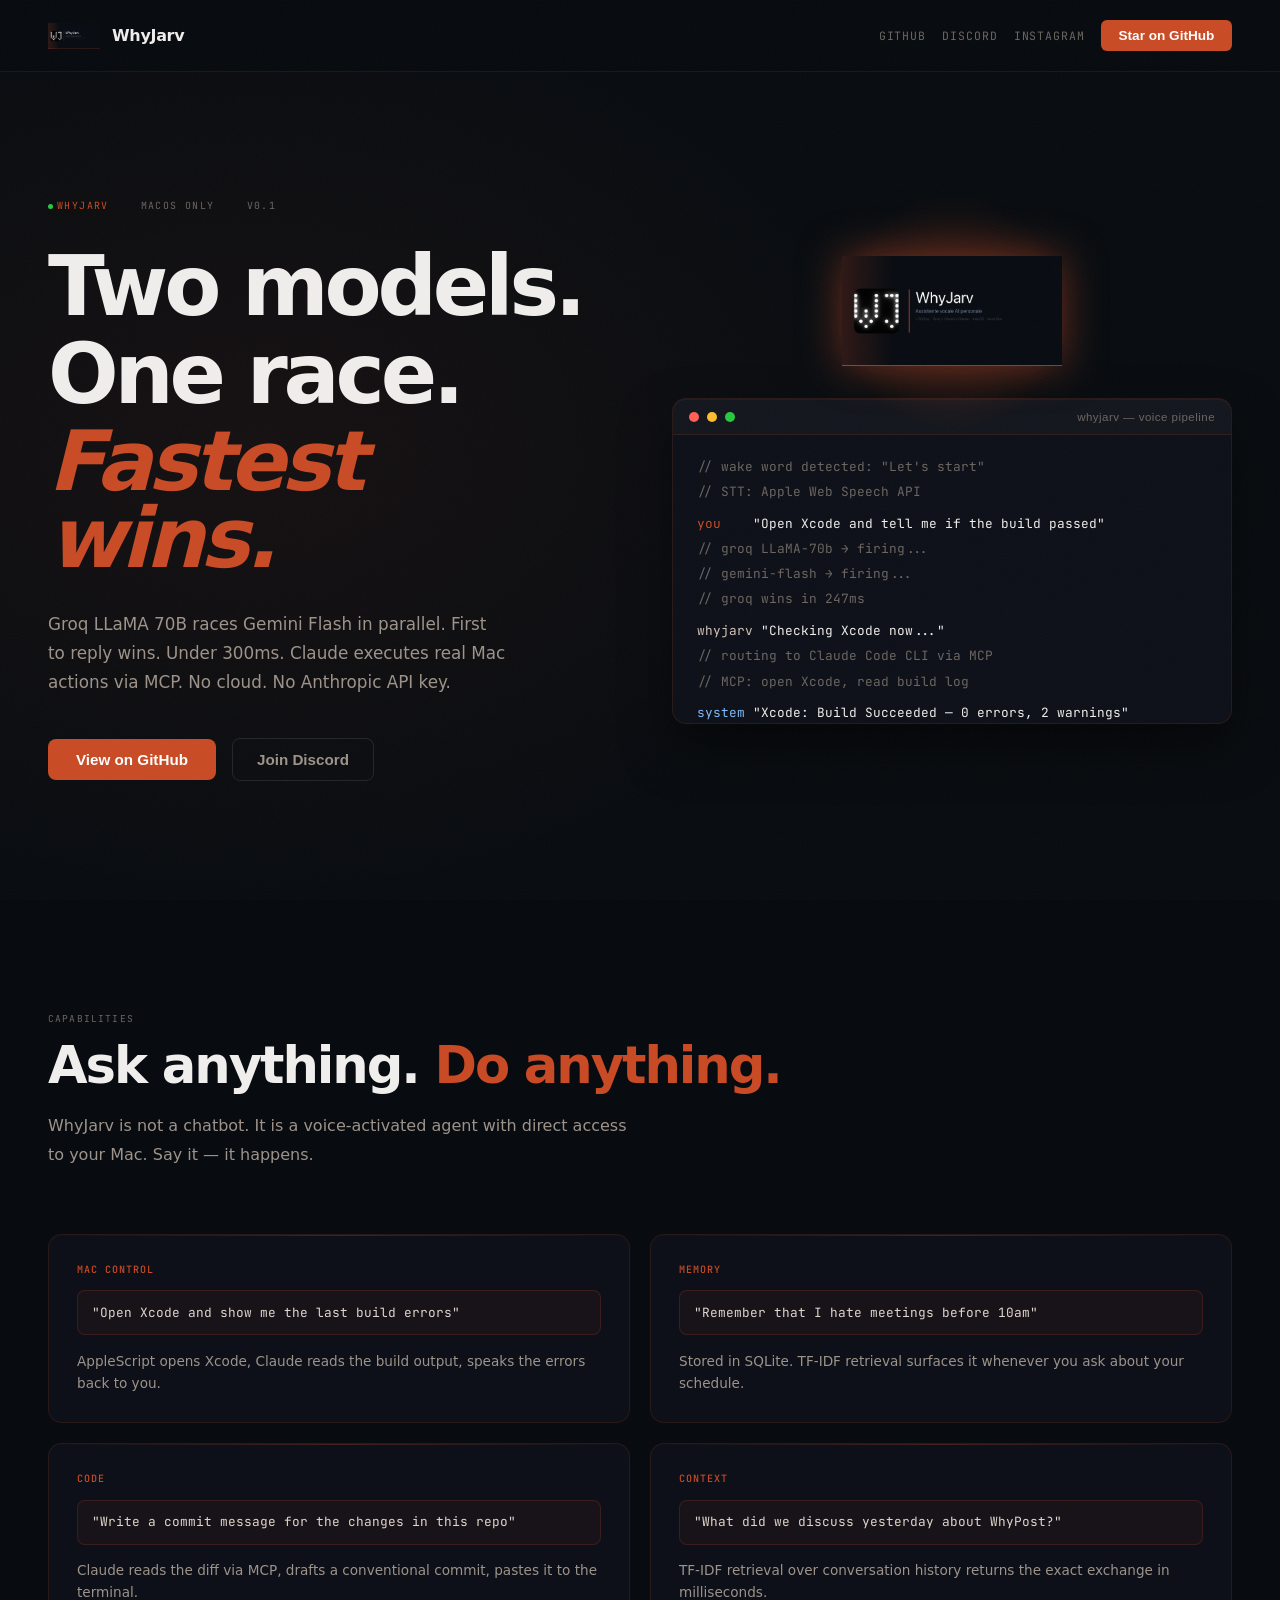
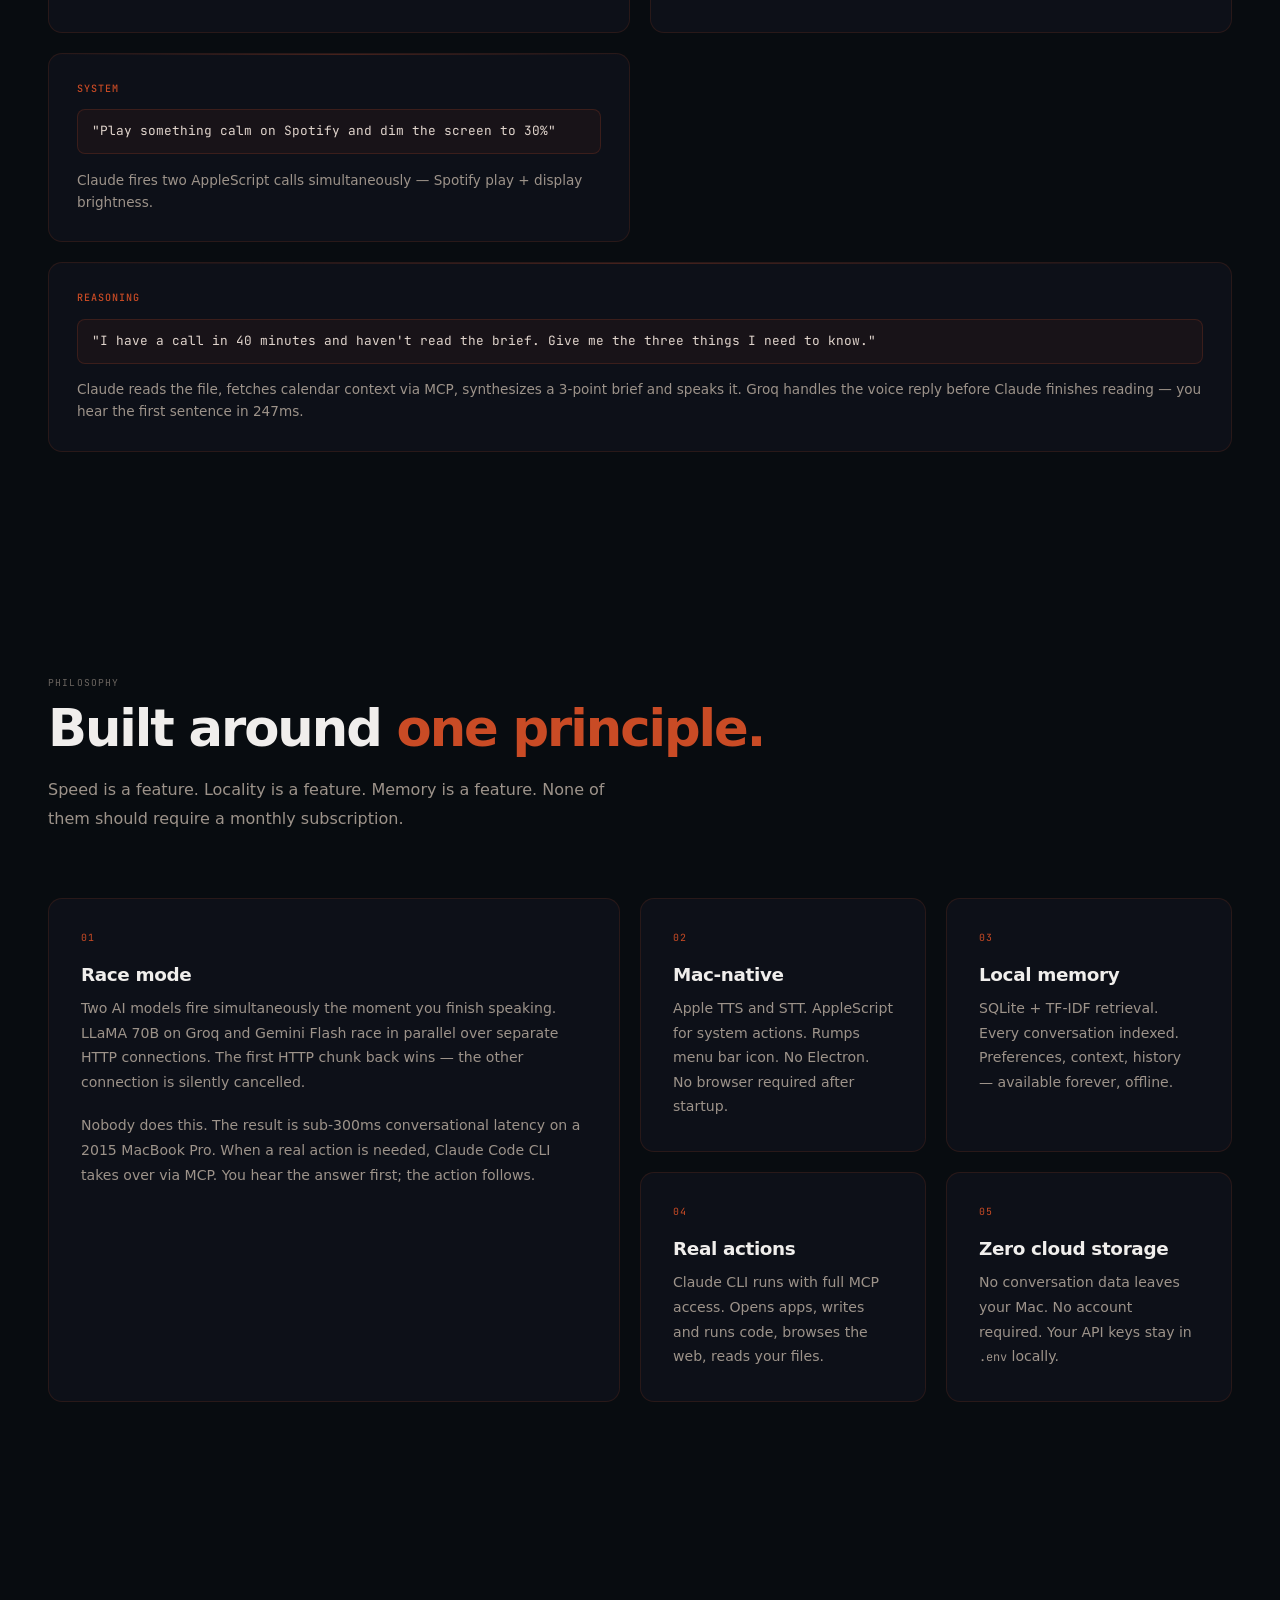
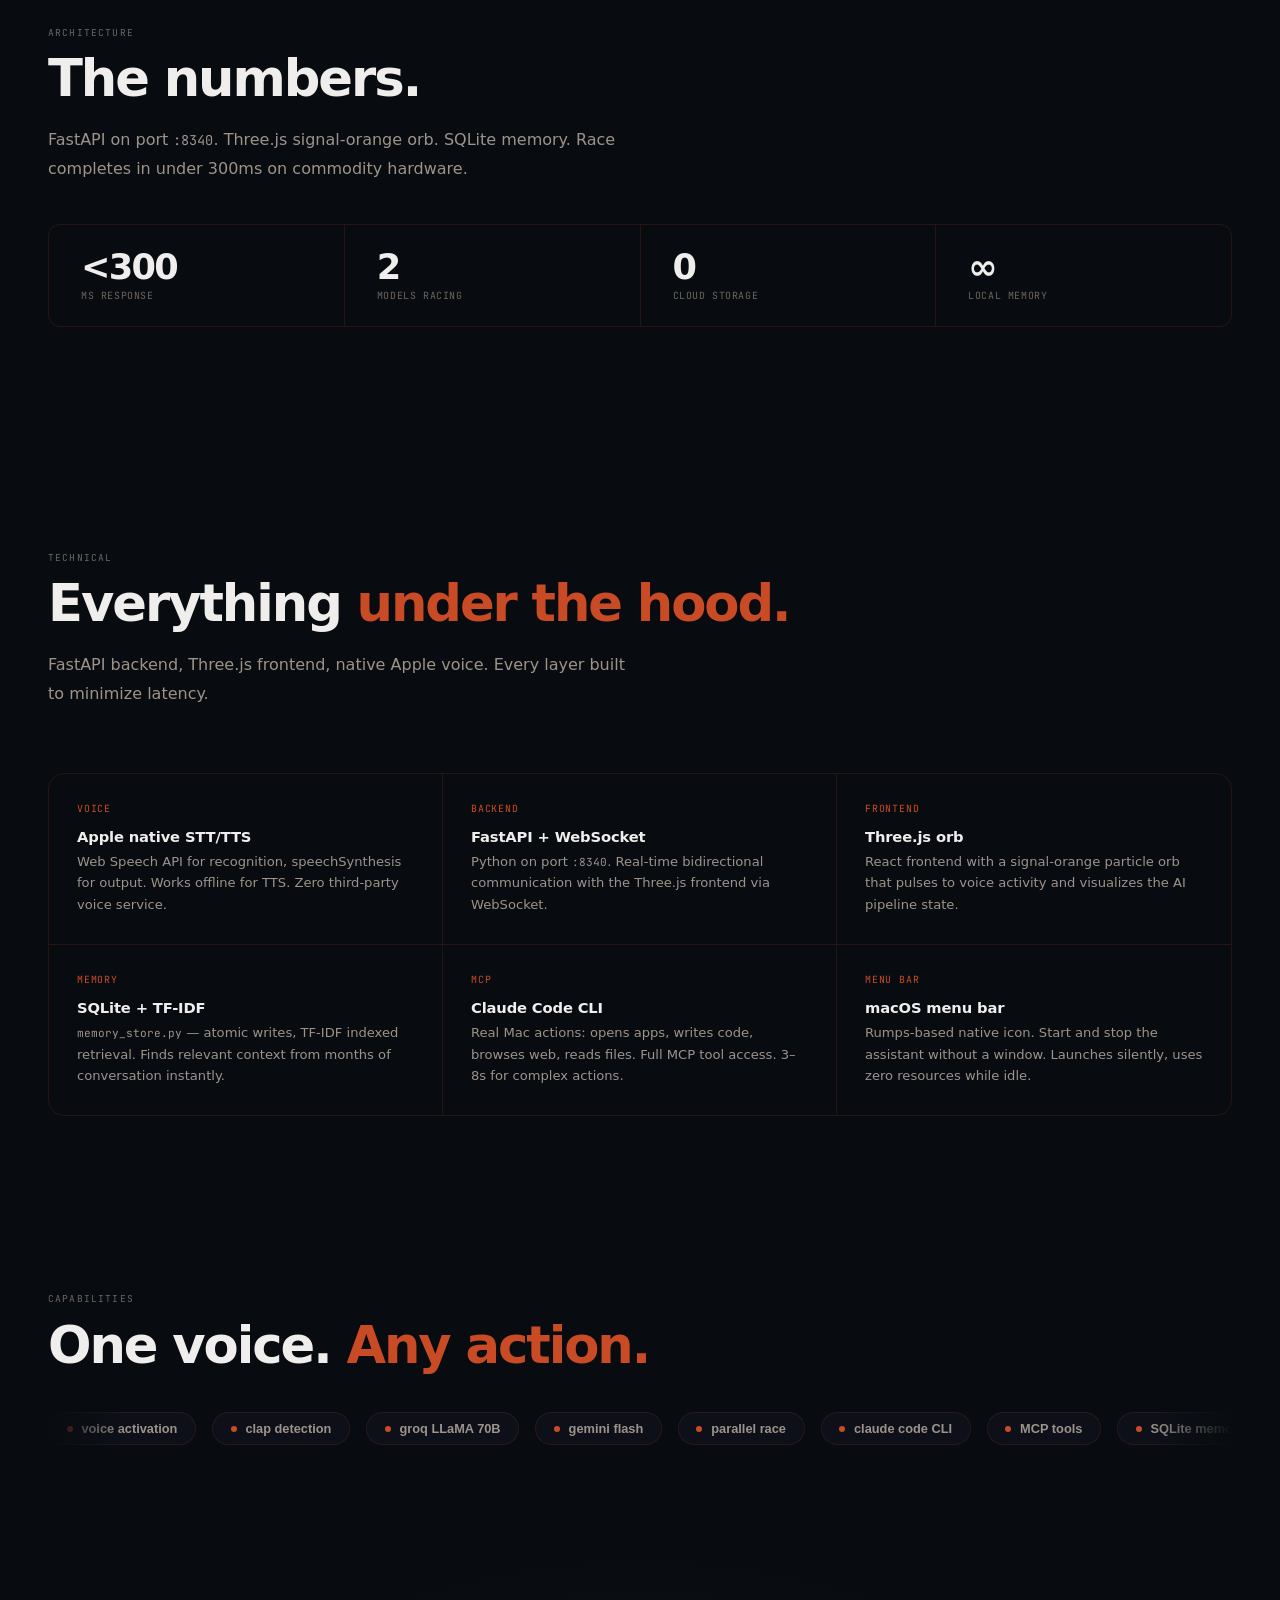
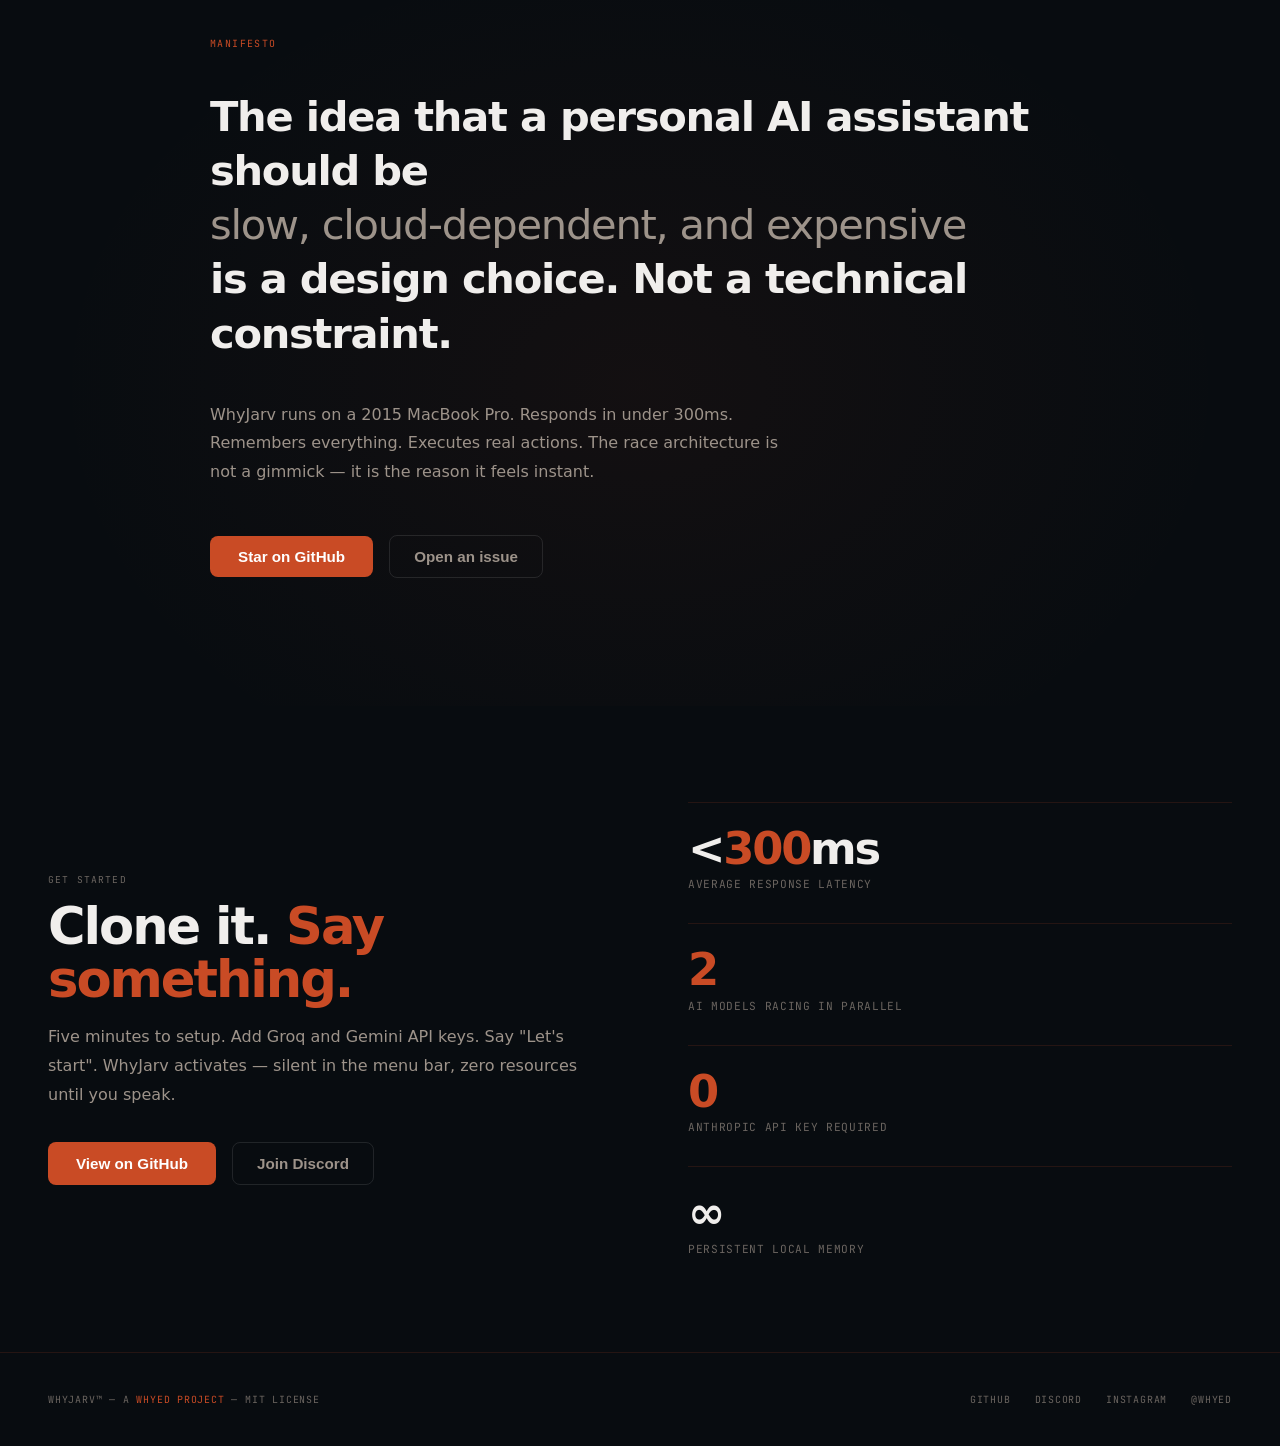
==== docs/index.html @ c21c49e3 "add GitHub Pages landing page + viral README upgrade" ====
<!DOCTYPE html>
<!--
  WhyJarv™ · A WhyEd Project
  © 2026 WhyEd™ — @whyed.music
  github.com/OfficialWhyEd/WhyJarv · MIT License
-->
<html lang="en">
<head>
  <meta charset="UTF-8" />
  <meta name="viewport" content="width=device-width, initial-scale=1.0" />
  <title>WhyJarv — The AI that races two models in parallel</title>
  <meta name="description" content="Personal voice assistant that races Groq LLaMA 70B against Gemini Flash in parallel. Fastest reply wins. Under 300ms. Claude executes real Mac actions. No cloud." />
  <meta name="author" content="WhyEd — @whyed.music" />
  <meta property="og:title" content="WhyJarv™ — Two models. One race. Fastest wins." />
  <meta property="og:description" content="Personal voice assistant: Groq LLaMA 70B vs Gemini Flash, parallel race, fastest wins in &lt;300ms. Claude CLI executes real Mac actions via MCP. Zero cloud." />
  <meta property="og:image" content="https://raw.githubusercontent.com/OfficialWhyEd/WhyJarv/main/assets/banner.png" />
  <meta name="twitter:card" content="summary_large_image" />
  <link rel="icon" href="logo.png" />
  <link rel="preconnect" href="https://api.fontshare.com" />
  <link href="https://api.fontshare.com/v2/css?f[]=satoshi@900,700,500,400&display=swap" rel="stylesheet" />
  <link rel="preconnect" href="https://fonts.googleapis.com" />
  <link href="https://fonts.googleapis.com/css2?family=JetBrains+Mono:wght@400;500&display=swap" rel="stylesheet" />
  <style>
    *, *::before, *::after { box-sizing: border-box; margin: 0; padding: 0; }
    :root {
      --bg:      #080c10;
      --surface: #0d1018;
      --border:  rgba(201,75,37,0.15);
      --orange:  #c94b25;
      --orange2: #e05530;
      --text:    #f0eeec;
      --dim:     #6b6560;
      --sub:     #9d938a;
      --mono:    'JetBrains Mono', monospace;
    }
    html { scroll-behavior: smooth; }
    body { font-family: 'Satoshi', system-ui, sans-serif; background: var(--bg); color: var(--text); overflow-x: hidden; -webkit-font-smoothing: antialiased; }
    body::before { content: ''; position: fixed; inset: 0; z-index: 9000; pointer-events: none; opacity: .03; background-image: url("data:image/svg+xml,%3Csvg viewBox='0 0 256 256' xmlns='http://www.w3.org/2000/svg'%3E%3Cfilter id='n'%3E%3CfeTurbulence type='fractalNoise' baseFrequency='0.9' numOctaves='4' stitchTiles='stitch'/%3E%3C/filter%3E%3Crect width='100%25' height='100%25' filter='url(%23n)'/%3E%3C/svg%3E"); background-size: 256px 256px; }

    nav { position: fixed; top: 0; left: 0; right: 0; z-index: 100; display: flex; align-items: center; justify-content: space-between; padding: 1.25rem 3rem; background: rgba(8,12,16,.82); backdrop-filter: blur(20px); border-bottom: 1px solid var(--border); }
    .nav-logo { display: flex; align-items: center; gap: .75rem; font-size: 1rem; font-weight: 700; letter-spacing: -.02em; color: var(--text); text-decoration: none; }
    .nav-logo img { height: 26px; }
    .nav-links { display: flex; align-items: center; gap: 1rem; }
    .nav-link { font-family: var(--mono); font-size: .72rem; letter-spacing: .08em; text-transform: uppercase; color: var(--dim); text-decoration: none; transition: color .2s; }
    .nav-link:hover { color: var(--text); }
    .btn-star { display: inline-flex; align-items: center; gap: .4rem; font-family: 'Satoshi', sans-serif; font-size: .85rem; font-weight: 700; padding: .5rem 1.1rem; border-radius: 6px; background: var(--orange); color: #fff; border: none; cursor: pointer; text-decoration: none; transition: background .2s, transform .1s; }
    .btn-star:hover { background: var(--orange2); }

    .hero { min-height: 100dvh; display: grid; grid-template-columns: 1fr 1fr; align-items: center; padding: 8rem 3rem 3rem; gap: 4rem; position: relative; overflow: hidden; }
    .beams { position: absolute; inset: 0; pointer-events: none; z-index: 0; overflow: hidden; }
    .beams svg { width: 100%; height: 100%; position: absolute; inset: 0; }
    @keyframes slideUp { from { opacity: 0; transform: translateY(28px); } to { opacity: 1; transform: translateY(0); } }
    @keyframes fadeIn { from { opacity: 0; } to { opacity: 1; } }
    .enter-1 { animation: slideUp .9s cubic-bezier(0.16,1,0.3,1) .05s both; }
    .enter-2 { animation: slideUp .9s cubic-bezier(0.16,1,0.3,1) .2s both; }
    .enter-3 { animation: slideUp .9s cubic-bezier(0.16,1,0.3,1) .35s both; }
    .enter-4 { animation: slideUp .9s cubic-bezier(0.16,1,0.3,1) .5s both; }
    .enter-5 { animation: fadeIn  .9s cubic-bezier(0.16,1,0.3,1) .65s both; }
    .hero-text { max-width: 600px; position: relative; z-index: 2; }
    .eyebrow { font-family: var(--mono); font-size: .62rem; letter-spacing: .14em; text-transform: uppercase; color: var(--dim); display: flex; gap: 2rem; margin-bottom: 2.25rem; flex-wrap: wrap; }
    .eyebrow .signal { color: var(--orange); }
    .dot-live { display: inline-block; width: 5px; height: 5px; border-radius: 50%; background: #28c840; margin-right: .4em; animation: blink-live 2.5s ease-in-out infinite; }
    @keyframes blink-live { 0%,100%{opacity:1} 50%{opacity:.3} }
    .hero-h1 { font-size: clamp(3.4rem, 6.5vw, 6.4rem); font-weight: 900; line-height: .93; letter-spacing: -.05em; margin-bottom: .12em; }
    .hero-h1-b { font-size: clamp(3.4rem, 6.5vw, 6.4rem); font-weight: 900; line-height: .93; letter-spacing: -.05em; color: var(--sub); margin-bottom: 2rem; }
    .hero-h1-b em { font-style: italic; color: var(--orange); }
    .hero-sub { font-size: 1.05rem; line-height: 1.75; color: var(--sub); max-width: 460px; margin-bottom: 2.5rem; }
    .hero-ctas { display: flex; align-items: center; gap: 1rem; flex-wrap: wrap; }
    .btn-primary { display: inline-flex; align-items: center; gap: .5rem; font-family: 'Satoshi',sans-serif; font-size: .95rem; font-weight: 700; padding: .75rem 1.75rem; border-radius: 8px; background: var(--orange); color: #fff; border: none; cursor: pointer; text-decoration: none; transition: background .2s, transform .15s, box-shadow .2s; }
    .btn-primary:hover { background: var(--orange2); transform: translateY(-1px); box-shadow: 0 8px 24px rgba(201,75,37,.3); }
    .btn-ghost { display: inline-flex; align-items: center; gap: .5rem; font-family: 'Satoshi',sans-serif; font-size: .95rem; font-weight: 600; padding: .75rem 1.5rem; border-radius: 8px; background: transparent; color: var(--sub); border: 1px solid rgba(255,255,255,.1); cursor: pointer; text-decoration: none; transition: border-color .2s, color .2s; }
    .btn-ghost:hover { border-color: rgba(255,255,255,.25); color: var(--text); }
    .hero-visual { position: relative; z-index: 2; }
    .orb-wrap { display: flex; justify-content: center; align-items: center; position: relative; margin-bottom: 2rem; }
    .orb-glow { position: absolute; width: 240px; height: 240px; background: radial-gradient(circle, rgba(201,75,37,.28) 0%, transparent 70%); animation: breathe 5s ease-in-out infinite; }
    @keyframes breathe { 0%,100%{transform:scale(1);opacity:.6} 50%{transform:scale(1.2);opacity:1} }
    .orb-img { height: 110px; position: relative; z-index: 1; filter: drop-shadow(0 0 20px rgba(201,75,37,.5)); }
    .terminal { background: var(--surface); border: 1px solid var(--border); border-radius: 14px; overflow: hidden; font-family: var(--mono); font-size: .8rem; box-shadow: 0 24px 48px rgba(0,0,0,.5), inset 0 1px 0 rgba(255,255,255,.04); }
    .terminal-bar { display: flex; align-items: center; gap: .5rem; padding: .7rem 1rem; background: rgba(255,255,255,.025); border-bottom: 1px solid var(--border); }
    .dot { width: 10px; height: 10px; border-radius: 50%; }
    .dot-r{background:#ff5f57;} .dot-y{background:#febc2e;} .dot-g{background:#28c840;}
    .terminal-title { font-family: 'Satoshi',sans-serif; font-size:.72rem; color: var(--dim); margin-left: auto; letter-spacing:.04em; }
    .terminal-body { padding: 1.25rem 1.5rem; line-height: 1.85; height: 18rem; overflow: hidden; }
    .t-user { color: var(--orange); } .t-ai { color: #d4c4b8; } .t-dim { color: var(--dim); } .t-sys { color: #7eb8f7; }
    .t-line { margin-bottom: .1rem; }
    .cursor { display: inline-block; width: 7px; height: 1em; background: var(--orange); vertical-align: text-bottom; animation: blink 1.1s step-end infinite; margin-left: 1px; }
    @keyframes blink { 0%,100%{opacity:1} 50%{opacity:0} }

    section { padding: 7rem 3rem; }
    .section-label { font-family: var(--mono); font-size: .6rem; font-weight: 400; letter-spacing: .12em; text-transform: uppercase; color: var(--dim); margin-bottom: .85rem; }
    h2 { font-size: clamp(2rem, 4vw, 3.2rem); font-weight: 900; letter-spacing: -.04em; line-height: 1.05; margin-bottom: 1.25rem; }
    h2 em { font-style: normal; color: var(--orange); }
    .lead { font-size: 1rem; line-height: 1.8; color: var(--sub); max-width: 580px; }
    hr { border: none; border-top: 1px solid var(--border); }

    .screenshot-wrap { margin: 0 3rem 5rem; border: 1px solid var(--border); border-radius: 20px; overflow: hidden; box-shadow: 0 40px 80px rgba(0,0,0,.6), 0 0 0 1px rgba(201,75,37,.07); }
    .screenshot-wrap img { width: 100%; display: block; }

    .prompts-grid { display: grid; grid-template-columns: 1fr 1fr; gap: 1.25rem; margin-top: 4rem; }
    .prompt-card { background: var(--surface); border: 1px solid var(--border); border-radius: 14px; padding: 1.75rem; position: relative; overflow: hidden; transition: border-color .25s, transform .2s; }
    .prompt-card:hover { border-color: rgba(201,75,37,.4); transform: translateY(-2px); }
    .prompt-card::before { content: ''; position: absolute; top: 0; left: 0; right: 0; height: 1px; background: linear-gradient(90deg, transparent, rgba(201,75,37,.3), transparent); }
    .prompt-category { font-family: var(--mono); font-size: .63rem; font-weight: 500; letter-spacing: .1em; text-transform: uppercase; color: var(--orange); margin-bottom: .9rem; }
    .prompt-text { font-family: var(--mono); font-size: .8rem; color: #e0d4cc; line-height: 1.6; background: rgba(201,75,37,.06); border: 1px solid rgba(201,75,37,.2); border-radius: 8px; padding: .7rem .9rem; margin-bottom: .9rem; }
    .prompt-result { font-size: .85rem; color: var(--sub); line-height: 1.65; }
    .prompt-card.wide { grid-column: span 2; }

    .philosophy-grid { display: grid; grid-template-columns: 2fr 1fr 1fr; gap: 1.25rem; margin-top: 4rem; }
    .phil-card { background: var(--surface); border: 1px solid var(--border); border-radius: 14px; padding: 2rem; transition: border-color .25s; }
    .phil-card:hover { border-color: rgba(201,75,37,.35); }
    .phil-card.tall { grid-row: span 2; }
    .phil-number { font-family: var(--mono); font-size: .62rem; letter-spacing: .08em; color: var(--orange); margin-bottom: 1.25rem; }
    .phil-card h3 { font-size: 1.15rem; font-weight: 700; letter-spacing: -.02em; margin-bottom: .7rem; }
    .phil-card p { font-size: .88rem; color: var(--sub); line-height: 1.75; }

    .features-grid { display: grid; grid-template-columns: repeat(3,1fr); gap: 0; margin-top: 4rem; border: 1px solid var(--border); border-radius: 16px; overflow: hidden; }
    .feat { padding: 1.75rem; border-right: 1px solid var(--border); border-bottom: 1px solid var(--border); transition: background .2s; }
    .feat:hover { background: rgba(201,75,37,.04); }
    .feat:nth-child(3n) { border-right: none; }
    .feat:nth-last-child(-n+3) { border-bottom: none; }
    .feat-icon { font-family: var(--mono); font-size: .62rem; letter-spacing: .08em; color: var(--orange); margin-bottom: .85rem; text-transform: uppercase; }
    .feat h4 { font-size: .92rem; font-weight: 700; margin-bottom: .35rem; letter-spacing: -.01em; }
    .feat p { font-size: .82rem; color: var(--sub); line-height: 1.65; }
    code { font-family: var(--mono); font-size: .85em; color: var(--sub); }

    .arch-stats { display: flex; gap: 0; border: 1px solid var(--border); border-radius: 12px; overflow: hidden; margin-top: 2.5rem; }
    .arch-stat { flex: 1; padding: 1.5rem 2rem; border-right: 1px solid var(--border); }
    .arch-stat:last-child { border-right: none; }
    .arch-num { display: block; font-size: 2.2rem; font-weight: 900; letter-spacing: -.05em; color: var(--text); line-height: 1; }
    .arch-unit { font-family: var(--mono); font-size: .62rem; letter-spacing: .06em; text-transform: uppercase; color: var(--dim); margin-top: .3rem; display: block; }

    .marquee-wrap { overflow: hidden; position: relative; margin-top: 2.5rem; }
    .marquee-wrap::before,.marquee-wrap::after { content: ''; position: absolute; top: 0; bottom: 0; width: 5rem; z-index: 2; pointer-events: none; }
    .marquee-wrap::before { left: 0; background: linear-gradient(to right, var(--bg), transparent); }
    .marquee-wrap::after  { right: 0; background: linear-gradient(to left, var(--bg), transparent); }
    .features-track { display: flex; gap: 1rem; animation: marquee 36s linear infinite; width: max-content; }
    .features-track:hover { animation-play-state: paused; }
    @keyframes marquee { 0%{transform:translateX(0)} 100%{transform:translateX(-50%)} }
    .feature-badge { display: flex; align-items: center; gap: .55rem; padding: .5rem 1.1rem; background: var(--surface); border: 1px solid var(--border); border-radius: 100px; font-family: 'Satoshi',sans-serif; font-size: .8rem; font-weight: 600; white-space: nowrap; color: var(--sub); transition: border-color .2s, color .2s; }
    .feature-badge:hover { border-color: rgba(201,75,37,.4); color: var(--text); }
    .fb-dot { width: 6px; height: 6px; border-radius: 50%; background: var(--orange); }

    .manifesto-section { padding: 8rem 3rem; position: relative; overflow: hidden; }
    .manifesto-section::before { content: ''; position: absolute; inset: 0; background: radial-gradient(ellipse at 50% 60%, rgba(201,75,37,.06) 0%, transparent 65%); pointer-events: none; }
    .manifesto-inner { max-width: 860px; margin: 0 auto; }
    .manifesto-label { font-family: var(--mono); font-size: .62rem; letter-spacing: .14em; text-transform: uppercase; color: var(--orange); margin-bottom: 2.5rem; display: block; }
    .manifesto-text { font-size: clamp(1.6rem, 3.5vw, 2.6rem); font-weight: 700; line-height: 1.3; letter-spacing: -.03em; color: var(--text); margin-bottom: 2.5rem; }
    .manifesto-text em { font-style: normal; color: var(--sub); font-weight: 400; }
    .manifesto-sub { font-size: 1rem; color: var(--sub); line-height: 1.8; max-width: 580px; margin-bottom: 3rem; }

    .cta-section { padding: 6rem 3rem; display: grid; grid-template-columns: 1fr 1fr; gap: 6rem; align-items: center; }
    .cta-text h2 { margin-bottom: 1rem; } .cta-text .lead { margin-bottom: 2rem; }
    .cta-buttons { display: flex; gap: 1rem; flex-wrap: wrap; }
    .cta-stats { display: flex; flex-direction: column; gap: 2rem; }
    .stat-item { border-top: 1px solid var(--border); padding-top: 1.5rem; }
    .stat-num { font-size: 2.8rem; font-weight: 900; letter-spacing: -.05em; color: var(--text); line-height: 1; }
    .stat-num span { color: var(--orange); }
    .stat-label { font-family: var(--mono); font-size: .7rem; letter-spacing: .06em; text-transform: uppercase; color: var(--dim); margin-top: .35rem; }

    footer { padding: 2.5rem 3rem; border-top: 1px solid var(--border); display: flex; align-items: center; justify-content: space-between; }
    .footer-left { font-family: var(--mono); font-size: .62rem; letter-spacing: .08em; text-transform: uppercase; color: var(--dim); }
    .footer-left a { color: var(--orange); text-decoration: none; }
    .footer-links { display: flex; gap: 1.5rem; }
    .footer-link { font-family: var(--mono); font-size: .62rem; letter-spacing: .08em; text-transform: uppercase; color: var(--dim); text-decoration: none; transition: color .2s; }
    .footer-link:hover { color: var(--text); }

    .reveal { opacity: 0; transform: translateY(22px); transition: opacity .7s cubic-bezier(0.16,1,0.3,1), transform .7s cubic-bezier(0.16,1,0.3,1); }
    .reveal.visible { opacity: 1; transform: translateY(0); }
    .reveal-d1{transition-delay:.1s} .reveal-d2{transition-delay:.2s} .reveal-d3{transition-delay:.3s}
    .prompts-grid .prompt-card { opacity:0; transform:translateY(18px); transition:opacity .6s cubic-bezier(0.16,1,0.3,1),transform .6s cubic-bezier(0.16,1,0.3,1); }
    .prompts-grid.stagger-go .prompt-card:nth-child(1){opacity:1;transform:none;transition-delay:.04s}
    .prompts-grid.stagger-go .prompt-card:nth-child(2){opacity:1;transform:none;transition-delay:.12s}
    .prompts-grid.stagger-go .prompt-card:nth-child(3){opacity:1;transform:none;transition-delay:.20s}
    .prompts-grid.stagger-go .prompt-card:nth-child(4){opacity:1;transform:none;transition-delay:.28s}
    .prompts-grid.stagger-go .prompt-card:nth-child(5){opacity:1;transform:none;transition-delay:.36s}
    .prompts-grid.stagger-go .prompt-card:nth-child(6){opacity:1;transform:none;transition-delay:.44s}
    .philosophy-grid .phil-card { opacity:0; transform:translateY(18px); transition:opacity .6s cubic-bezier(0.16,1,0.3,1),transform .6s cubic-bezier(0.16,1,0.3,1); }
    .philosophy-grid.stagger-go .phil-card:nth-child(1){opacity:1;transform:none;transition-delay:.04s}
    .philosophy-grid.stagger-go .phil-card:nth-child(2){opacity:1;transform:none;transition-delay:.12s}
    .philosophy-grid.stagger-go .phil-card:nth-child(3){opacity:1;transform:none;transition-delay:.20s}
    .philosophy-grid.stagger-go .phil-card:nth-child(4){opacity:1;transform:none;transition-delay:.28s}
    .philosophy-grid.stagger-go .phil-card:nth-child(5){opacity:1;transform:none;transition-delay:.36s}
    .features-grid .feat { opacity:0; transform:translateY(18px); transition:opacity .6s cubic-bezier(0.16,1,0.3,1),transform .6s cubic-bezier(0.16,1,0.3,1); }
    .features-grid.stagger-go .feat:nth-child(1){opacity:1;transform:none;transition-delay:.04s}
    .features-grid.stagger-go .feat:nth-child(2){opacity:1;transform:none;transition-delay:.12s}
    .features-grid.stagger-go .feat:nth-child(3){opacity:1;transform:none;transition-delay:.20s}
    .features-grid.stagger-go .feat:nth-child(4){opacity:1;transform:none;transition-delay:.28s}
    .features-grid.stagger-go .feat:nth-child(5){opacity:1;transform:none;transition-delay:.36s}
    .features-grid.stagger-go .feat:nth-child(6){opacity:1;transform:none;transition-delay:.44s}
    .arch-stats .arch-stat { opacity:0; transform:translateY(14px); transition:opacity .55s cubic-bezier(0.16,1,0.3,1),transform .55s cubic-bezier(0.16,1,0.3,1); }
    .arch-stats.stagger-go .arch-stat:nth-child(1){opacity:1;transform:none;transition-delay:.05s}
    .arch-stats.stagger-go .arch-stat:nth-child(2){opacity:1;transform:none;transition-delay:.13s}
    .arch-stats.stagger-go .arch-stat:nth-child(3){opacity:1;transform:none;transition-delay:.21s}
    .arch-stats.stagger-go .arch-stat:nth-child(4){opacity:1;transform:none;transition-delay:.29s}

    @media(max-width:900px){
      nav{padding:1rem 1.5rem} .nav-links .nav-link{display:none}
      .hero{grid-template-columns:1fr;padding:7rem 1.5rem 3rem;gap:3rem} .hero-visual{order:-1}
      section{padding:4rem 1.5rem} .screenshot-wrap{margin:0 1.5rem 3rem}
      .philosophy-grid{grid-template-columns:1fr} .features-grid{grid-template-columns:1fr 1fr}
      .features-grid .feat:nth-child(2n){border-right:none} .features-grid .feat:nth-child(3n){border-right:1px solid var(--border)}
      .prompts-grid{grid-template-columns:1fr} .prompt-card.wide{grid-column:span 1}
      .cta-section{grid-template-columns:1fr;gap:3rem}
      .arch-stats{flex-direction:column} .arch-stat{border-right:none;border-bottom:1px solid var(--border)} .arch-stat:last-child{border-bottom:none}
      footer{flex-direction:column;gap:1.5rem;text-align:center}
    }
  </style>
</head>
<body>

<nav>
  <a class="nav-logo" href="https://github.com/OfficialWhyEd/WhyJarv">
    <img src="logo.png" alt="WJ" /> WhyJarv
  </a>
  <div class="nav-links">
    <a class="nav-link" href="https://github.com/OfficialWhyEd/WhyJarv">GitHub</a>
    <a class="nav-link" href="https://discord.gg/cQQckfnN">Discord</a>
    <a class="nav-link" href="https://instagram.com/whyed.music">Instagram</a>
    <a class="btn-star" href="https://github.com/OfficialWhyEd/WhyJarv/stargazers">Star on GitHub</a>
  </div>
</nav>

<section class="hero">
  <div class="beams">
    <svg viewBox="0 0 1440 900" preserveAspectRatio="none">
      <defs><radialGradient id="g1" cx="20%" cy="50%" r="50%"><stop offset="0%" stop-color="#c94b25" stop-opacity="0.07"/><stop offset="100%" stop-color="#c94b25" stop-opacity="0"/></radialGradient></defs>
      <rect width="1440" height="900" fill="url(#g1)"/>
    </svg>
  </div>
  <div class="hero-text">
    <div class="eyebrow enter-1">
      <span><span class="dot-live"></span><span class="signal">whyjarv</span></span>
      <span>macOS only</span><span>v0.1</span>
    </div>
    <h1 class="hero-h1 enter-2">Two models.</h1>
    <h1 class="hero-h1 enter-2">One race.</h1>
    <h1 class="hero-h1-b enter-3"><em>Fastest wins.</em></h1>
    <p class="hero-sub enter-4">Groq LLaMA 70B races Gemini Flash in parallel. First to reply wins. Under 300ms. Claude executes real Mac actions via MCP. No cloud. No Anthropic API key.</p>
    <div class="hero-ctas enter-4">
      <a class="btn-primary" href="https://github.com/OfficialWhyEd/WhyJarv">View on GitHub</a>
      <a class="btn-ghost" href="https://discord.gg/cQQckfnN">Join Discord</a>
    </div>
  </div>
  <div class="hero-visual enter-5">
    <div class="orb-wrap">
      <div class="orb-glow"></div>
      <img class="orb-img" src="logo.png" alt="WJ" />
    </div>
    <div class="terminal">
      <div class="terminal-bar">
        <span class="dot dot-r"></span><span class="dot dot-y"></span><span class="dot dot-g"></span>
        <span class="terminal-title">whyjarv — voice pipeline</span>
      </div>
      <div class="terminal-body" id="tb">
        <div class="t-line t-dim">// wake word detected: "Let's start"</div>
        <div class="t-line t-dim">// STT: Apple Web Speech API</div>
        <div class="t-line" style="margin-top:.5rem"><span class="t-user">you</span>&nbsp;&nbsp;&nbsp; "Open Xcode and tell me if the build passed"</div>
        <div class="t-line t-dim">// groq LLaMA-70b → firing...</div>
        <div class="t-line t-dim">// gemini-flash  → firing...</div>
        <div class="t-line t-dim">// groq wins in 247ms</div>
        <div class="t-line" style="margin-top:.5rem"><span class="t-ai">whyjarv</span> "Checking Xcode now..."</div>
        <div class="t-line t-dim">// routing to Claude Code CLI via MCP</div>
        <div class="t-line t-dim">// MCP: open Xcode, read build log</div>
        <div class="t-line" style="margin-top:.5rem"><span class="t-sys">system</span> "Xcode: Build Succeeded — 0 errors, 2 warnings"</div>
        <div class="t-line" style="margin-top:.5rem"><span class="t-ai">whyjarv</span> "Build passed. Zero errors.<span class="cursor"></span>"</div>
      </div>
    </div>
  </div>
</section>

<div class="screenshot-wrap reveal">
  <img src="screenshot.png" alt="WhyJarv UI" loading="lazy" onerror="this.parentElement.style.display='none'" />
</div>

<section>
  <p class="section-label reveal">capabilities</p>
  <h2 class="reveal">Ask anything. <em>Do anything.</em></h2>
  <p class="lead reveal reveal-d1">WhyJarv is not a chatbot. It is a voice-activated agent with direct access to your Mac. Say it — it happens.</p>
  <div class="prompts-grid">
    <div class="prompt-card">
      <div class="prompt-category">Mac control</div>
      <div class="prompt-text">"Open Xcode and show me the last build errors"</div>
      <div class="prompt-result">AppleScript opens Xcode, Claude reads the build output, speaks the errors back to you.</div>
    </div>
    <div class="prompt-card">
      <div class="prompt-category">Memory</div>
      <div class="prompt-text">"Remember that I hate meetings before 10am"</div>
      <div class="prompt-result">Stored in SQLite. TF-IDF retrieval surfaces it whenever you ask about your schedule.</div>
    </div>
    <div class="prompt-card">
      <div class="prompt-category">Code</div>
      <div class="prompt-text">"Write a commit message for the changes in this repo"</div>
      <div class="prompt-result">Claude reads the diff via MCP, drafts a conventional commit, pastes it to the terminal.</div>
    </div>
    <div class="prompt-card">
      <div class="prompt-category">Context</div>
      <div class="prompt-text">"What did we discuss yesterday about WhyPost?"</div>
      <div class="prompt-result">TF-IDF retrieval over conversation history returns the exact exchange in milliseconds.</div>
    </div>
    <div class="prompt-card">
      <div class="prompt-category">System</div>
      <div class="prompt-text">"Play something calm on Spotify and dim the screen to 30%"</div>
      <div class="prompt-result">Claude fires two AppleScript calls simultaneously — Spotify play + display brightness.</div>
    </div>
    <div class="prompt-card wide">
      <div class="prompt-category">Reasoning</div>
      <div class="prompt-text">"I have a call in 40 minutes and haven't read the brief. Give me the three things I need to know."</div>
      <div class="prompt-result">Claude reads the file, fetches calendar context via MCP, synthesizes a 3-point brief and speaks it. Groq handles the voice reply before Claude finishes reading — you hear the first sentence in 247ms.</div>
    </div>
  </div>
</section>

<section>
  <p class="section-label reveal">philosophy</p>
  <h2 class="reveal">Built around <em>one principle.</em></h2>
  <p class="lead reveal reveal-d1">Speed is a feature. Locality is a feature. Memory is a feature. None of them should require a monthly subscription.</p>
  <div class="philosophy-grid">
    <div class="phil-card tall">
      <div class="phil-number">01</div>
      <h3>Race mode</h3>
      <p>Two AI models fire simultaneously the moment you finish speaking. LLaMA 70B on Groq and Gemini Flash race in parallel over separate HTTP connections. The first HTTP chunk back wins — the other connection is silently cancelled.</p>
      <br/><p>Nobody does this. The result is sub-300ms conversational latency on a 2015 MacBook Pro. When a real action is needed, Claude Code CLI takes over via MCP. You hear the answer first; the action follows.</p>
    </div>
    <div class="phil-card">
      <div class="phil-number">02</div>
      <h3>Mac-native</h3>
      <p>Apple TTS and STT. AppleScript for system actions. Rumps menu bar icon. No Electron. No browser required after startup.</p>
    </div>
    <div class="phil-card">
      <div class="phil-number">03</div>
      <h3>Local memory</h3>
      <p>SQLite + TF-IDF retrieval. Every conversation indexed. Preferences, context, history — available forever, offline.</p>
    </div>
    <div class="phil-card">
      <div class="phil-number">04</div>
      <h3>Real actions</h3>
      <p>Claude CLI runs with full MCP access. Opens apps, writes and runs code, browses the web, reads your files.</p>
    </div>
    <div class="phil-card">
      <div class="phil-number">05</div>
      <h3>Zero cloud storage</h3>
      <p>No conversation data leaves your Mac. No account required. Your API keys stay in <code>.env</code> locally.</p>
    </div>
  </div>
</section>

<section>
  <p class="section-label reveal">architecture</p>
  <h2 class="reveal">The numbers.</h2>
  <p class="lead reveal reveal-d1">FastAPI on port <code>:8340</code>. Three.js signal-orange orb. SQLite memory. Race completes in under 300ms on commodity hardware.</p>
  <div class="arch-stats">
    <div class="arch-stat"><span class="arch-num">&lt;300</span><span class="arch-unit">ms response</span></div>
    <div class="arch-stat"><span class="arch-num">2</span><span class="arch-unit">models racing</span></div>
    <div class="arch-stat"><span class="arch-num">0</span><span class="arch-unit">cloud storage</span></div>
    <div class="arch-stat"><span class="arch-num">&#8734;</span><span class="arch-unit">local memory</span></div>
  </div>
</section>

<section>
  <p class="section-label reveal">technical</p>
  <h2 class="reveal">Everything <em>under the hood.</em></h2>
  <p class="lead reveal reveal-d1">FastAPI backend, Three.js frontend, native Apple voice. Every layer built to minimize latency.</p>
  <div class="features-grid">
    <div class="feat"><div class="feat-icon">voice</div><h4>Apple native STT/TTS</h4><p>Web Speech API for recognition, speechSynthesis for output. Works offline for TTS. Zero third-party voice service.</p></div>
    <div class="feat"><div class="feat-icon">backend</div><h4>FastAPI + WebSocket</h4><p>Python on port <code>:8340</code>. Real-time bidirectional communication with the Three.js frontend via WebSocket.</p></div>
    <div class="feat"><div class="feat-icon">frontend</div><h4>Three.js orb</h4><p>React frontend with a signal-orange particle orb that pulses to voice activity and visualizes the AI pipeline state.</p></div>
    <div class="feat"><div class="feat-icon">memory</div><h4>SQLite + TF-IDF</h4><p><code>memory_store.py</code> — atomic writes, TF-IDF indexed retrieval. Finds relevant context from months of conversation instantly.</p></div>
    <div class="feat"><div class="feat-icon">mcp</div><h4>Claude Code CLI</h4><p>Real Mac actions: opens apps, writes code, browses web, reads files. Full MCP tool access. 3–8s for complex actions.</p></div>
    <div class="feat"><div class="feat-icon">menu bar</div><h4>macOS menu bar</h4><p>Rumps-based native icon. Start and stop the assistant without a window. Launches silently, uses zero resources while idle.</p></div>
  </div>
</section>

<section style="padding:4rem 3rem">
  <p class="section-label reveal">capabilities</p>
  <h2 class="reveal">One voice. <em>Any action.</em></h2>
  <div class="marquee-wrap reveal reveal-d1">
    <div class="features-track">
      <div class="feature-badge"><span class="fb-dot"></span>voice activation</div>
      <div class="feature-badge"><span class="fb-dot"></span>clap detection</div>
      <div class="feature-badge"><span class="fb-dot"></span>groq LLaMA 70B</div>
      <div class="feature-badge"><span class="fb-dot"></span>gemini flash</div>
      <div class="feature-badge"><span class="fb-dot"></span>parallel race</div>
      <div class="feature-badge"><span class="fb-dot"></span>claude code CLI</div>
      <div class="feature-badge"><span class="fb-dot"></span>MCP tools</div>
      <div class="feature-badge"><span class="fb-dot"></span>SQLite memory</div>
      <div class="feature-badge"><span class="fb-dot"></span>TF-IDF retrieval</div>
      <div class="feature-badge"><span class="fb-dot"></span>Apple TTS</div>
      <div class="feature-badge"><span class="fb-dot"></span>Apple STT</div>
      <div class="feature-badge"><span class="fb-dot"></span>Three.js orb</div>
      <div class="feature-badge"><span class="fb-dot"></span>FastAPI backend</div>
      <div class="feature-badge"><span class="fb-dot"></span>menu bar native</div>
      <div class="feature-badge"><span class="fb-dot"></span>zero cloud</div>
      <div class="feature-badge"><span class="fb-dot"></span>AppleScript</div>
      <div class="feature-badge"><span class="fb-dot"></span>voice activation</div>
      <div class="feature-badge"><span class="fb-dot"></span>clap detection</div>
      <div class="feature-badge"><span class="fb-dot"></span>groq LLaMA 70B</div>
      <div class="feature-badge"><span class="fb-dot"></span>gemini flash</div>
      <div class="feature-badge"><span class="fb-dot"></span>parallel race</div>
      <div class="feature-badge"><span class="fb-dot"></span>claude code CLI</div>
      <div class="feature-badge"><span class="fb-dot"></span>MCP tools</div>
      <div class="feature-badge"><span class="fb-dot"></span>SQLite memory</div>
      <div class="feature-badge"><span class="fb-dot"></span>TF-IDF retrieval</div>
      <div class="feature-badge"><span class="fb-dot"></span>Apple TTS</div>
      <div class="feature-badge"><span class="fb-dot"></span>Apple STT</div>
      <div class="feature-badge"><span class="fb-dot"></span>Three.js orb</div>
      <div class="feature-badge"><span class="fb-dot"></span>FastAPI backend</div>
      <div class="feature-badge"><span class="fb-dot"></span>menu bar native</div>
      <div class="feature-badge"><span class="fb-dot"></span>zero cloud</div>
      <div class="feature-badge"><span class="fb-dot"></span>AppleScript</div>
    </div>
  </div>
</section>

<section class="manifesto-section">
  <div class="manifesto-inner">
    <span class="manifesto-label reveal">manifesto</span>
    <div class="manifesto-text reveal reveal-d1">
      The idea that a personal AI assistant should be<br/>
      <em>slow, cloud-dependent, and expensive</em><br/>
      is a design choice. Not a technical constraint.
    </div>
    <p class="manifesto-sub reveal reveal-d2">WhyJarv runs on a 2015 MacBook Pro. Responds in under 300ms. Remembers everything. Executes real actions. The race architecture is not a gimmick — it is the reason it feels instant.</p>
    <div class="hero-ctas reveal reveal-d3">
      <a class="btn-primary" href="https://github.com/OfficialWhyEd/WhyJarv">Star on GitHub</a>
      <a class="btn-ghost" href="https://github.com/OfficialWhyEd/WhyJarv/issues">Open an issue</a>
    </div>
  </div>
</section>

<section class="cta-section">
  <div class="cta-text reveal">
    <p class="section-label">get started</p>
    <h2>Clone it. <em>Say something.</em></h2>
    <p class="lead">Five minutes to setup. Add Groq and Gemini API keys. Say "Let's start". WhyJarv activates — silent in the menu bar, zero resources until you speak.</p>
    <div class="cta-buttons">
      <a class="btn-primary" href="https://github.com/OfficialWhyEd/WhyJarv">View on GitHub</a>
      <a class="btn-ghost" href="https://discord.gg/cQQckfnN">Join Discord</a>
    </div>
  </div>
  <div class="cta-stats reveal reveal-d2">
    <div class="stat-item"><div class="stat-num">&lt;<span>300</span>ms</div><div class="stat-label">average response latency</div></div>
    <div class="stat-item"><div class="stat-num"><span>2</span></div><div class="stat-label">AI models racing in parallel</div></div>
    <div class="stat-item"><div class="stat-num"><span>0</span></div><div class="stat-label">Anthropic API key required</div></div>
    <div class="stat-item"><div class="stat-num">&#8734;</div><div class="stat-label">persistent local memory</div></div>
  </div>
</section>

<footer>
  <div class="footer-left">WhyJarv™ &mdash; a <a href="https://github.com/OfficialWhyEd">WhyEd project</a> &mdash; MIT License</div>
  <div class="footer-links">
    <a class="footer-link" href="https://github.com/OfficialWhyEd/WhyJarv">GitHub</a>
    <a class="footer-link" href="https://discord.gg/cQQckfnN">Discord</a>
    <a class="footer-link" href="https://instagram.com/whyed.music">Instagram</a>
    <a class="footer-link" href="https://github.com/OfficialWhyEd">@whyed</a>
  </div>
</footer>

<script>
  const io = new IntersectionObserver(e => {
    e.forEach(x => {
      if (x.isIntersecting) {
        x.target.classList.add('visible');
        if (['prompts-grid','philosophy-grid','features-grid','arch-stats'].some(c => x.target.classList.contains(c)))
          x.target.classList.add('stagger-go');
        io.unobserve(x.target);
      }
    });
  }, { threshold: 0.1 });
  document.querySelectorAll('.reveal, .prompts-grid, .philosophy-grid, .features-grid, .arch-stats').forEach(el => io.observe(el));

  // Terminal typewriter
  const scenes = [
    [['dim','// clap×2 detected'],['dim','// STT: Apple Web Speech API'],['user','"Open Xcode and tell me if the build passed"'],['dim','// groq wins in 247ms'],['ai','Checking Xcode now...'],['dim','// MCP: open Xcode → read build log'],['sys','Xcode: Build Succeeded — 0 errors'],['ai','Build passed. Zero errors.']],
    [['dim','// wake word: "Let\'s start"'],['user','"What did we talk about yesterday re: WhyPost?"'],['dim','// TF-IDF retrieval over conversation history'],['dim','// match found: session 2026-06-06 14:32'],['ai','Yesterday at 14:32 we discussed the cron job schedule — you wanted posts at 9am.'],['sys','memory: 847 indexed entries']],
  ];
  let scene = 0, lineIdx = 0;
  const tb = document.getElementById('tb');
  function addLine() {
    const s = scenes[scene];
    if (lineIdx >= s.length) { scene = (scene + 1) % scenes.length; lineIdx = 0; setTimeout(() => { tb.innerHTML = ''; addLine(); }, 3500); return; }
    const [t, txt] = s[lineIdx++];
    const d = document.createElement('div'); d.className = 't-line';
    const lbl = t === 'user' ? '<span class="t-user">you</span>&nbsp;&nbsp;&nbsp; ' : t === 'ai' ? '<span class="t-ai">whyjarv</span> ' : t === 'sys' ? '<span class="t-sys">system</span>  ' : '';
    d.innerHTML = lbl + txt;
    if (lineIdx === s.length) d.innerHTML += '<span class="cursor"></span>';
    tb.appendChild(d); tb.scrollTop = tb.scrollHeight;
    setTimeout(addLine, t === 'dim' ? 260 : 580);
  }
  setTimeout(() => { tb.innerHTML = ''; addLine(); }, 2500);
</script>
</body>
</html>
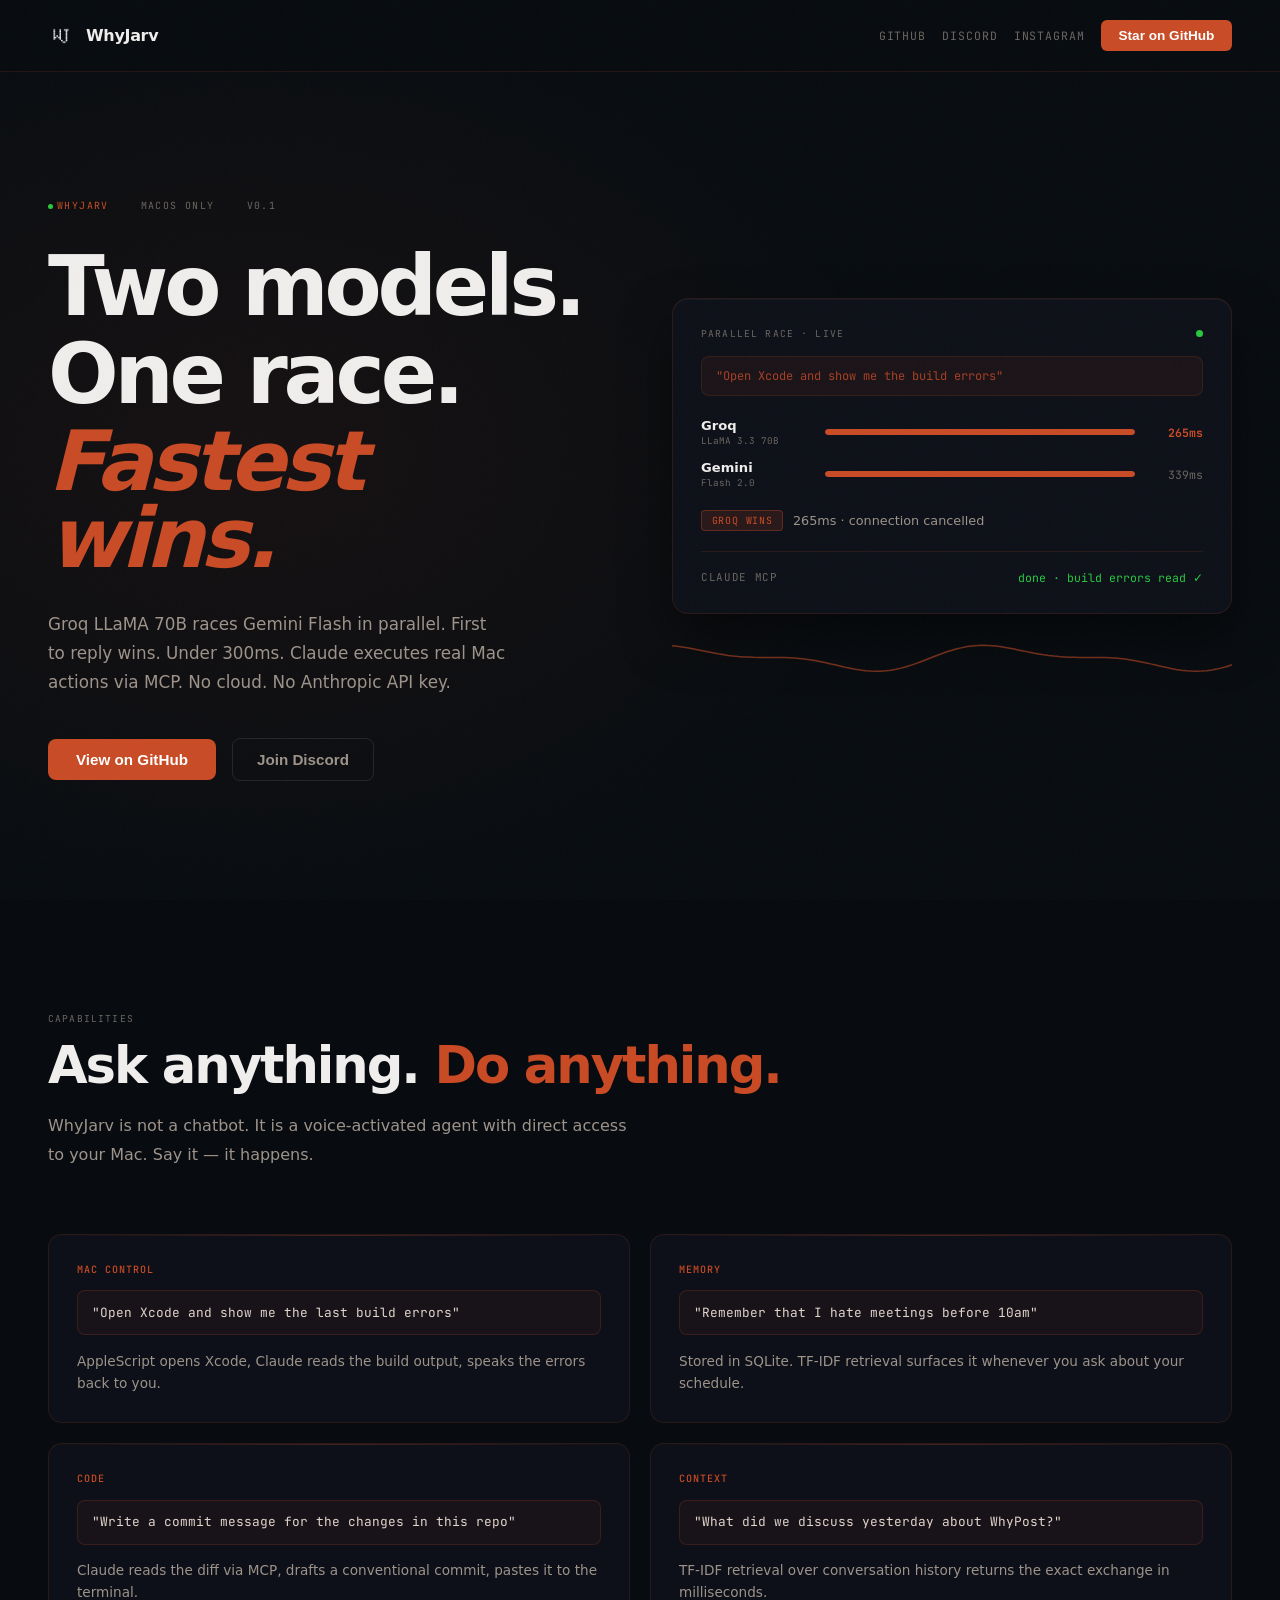
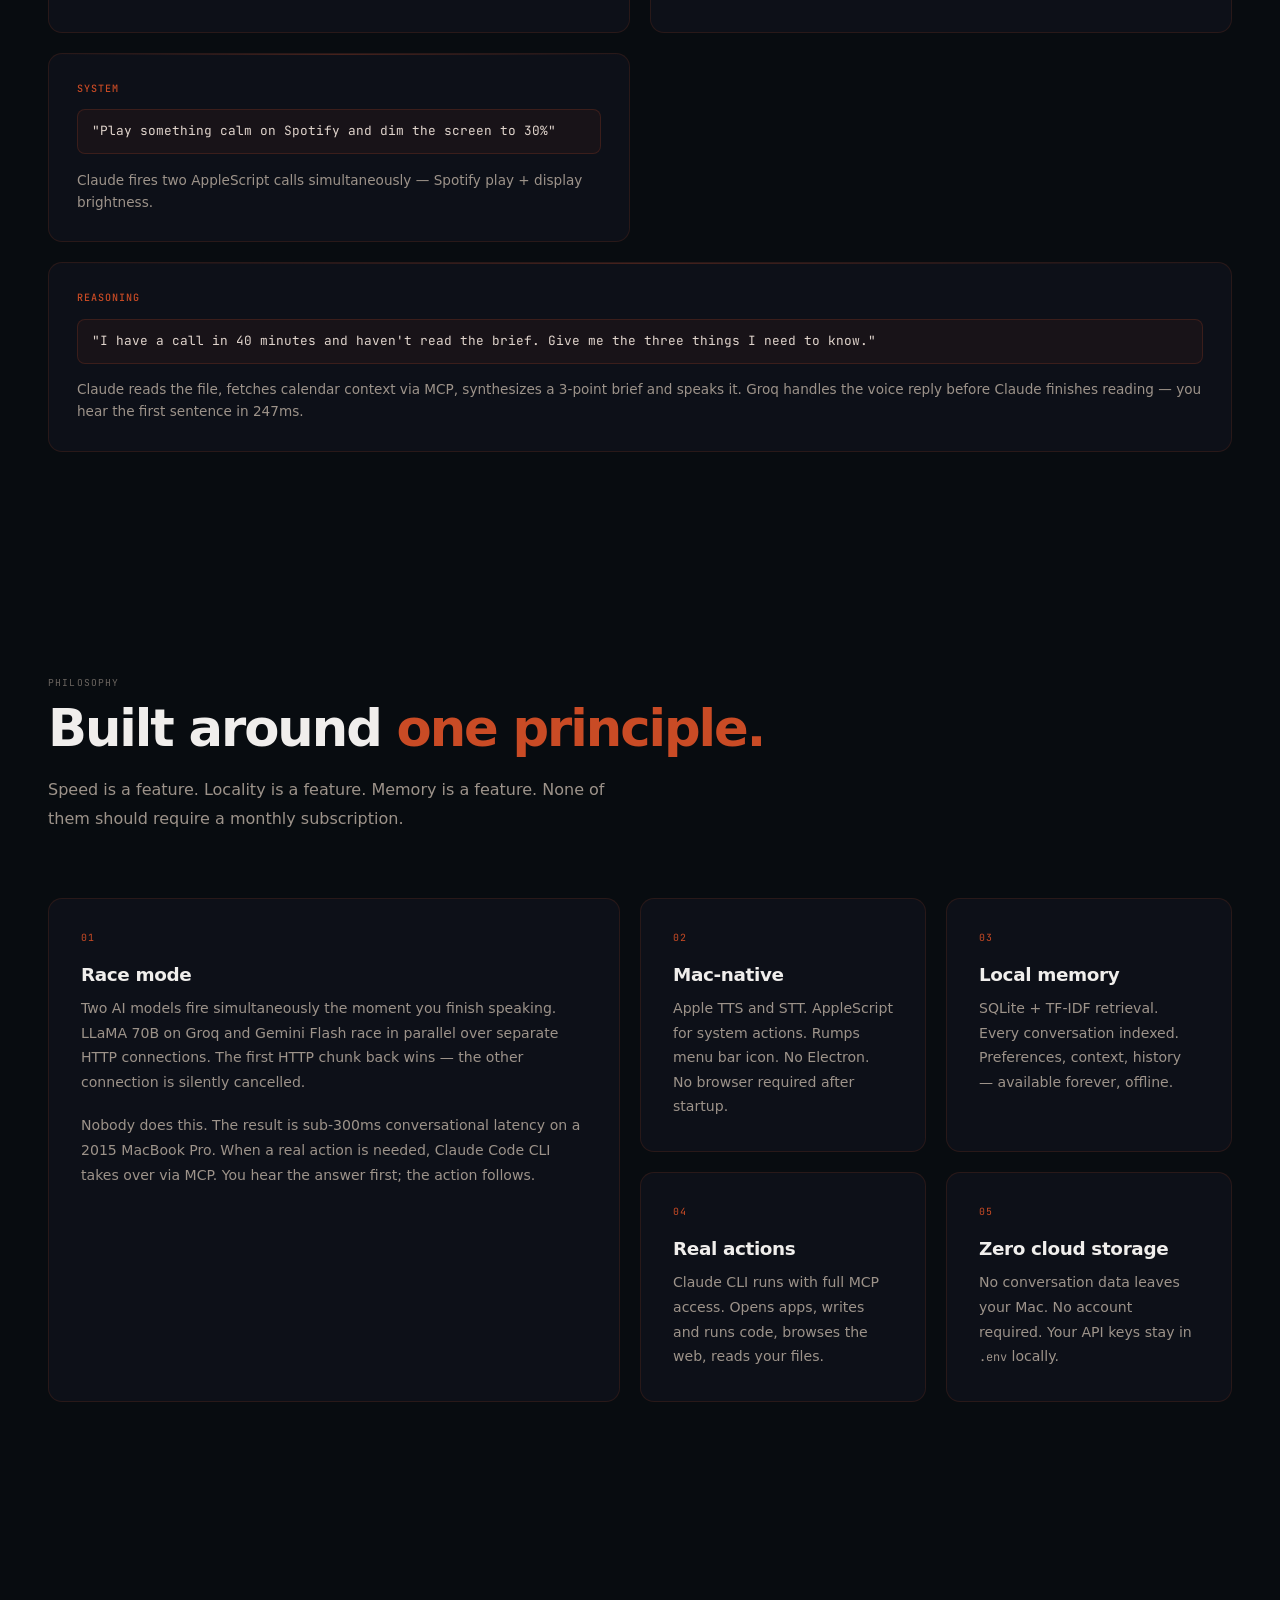
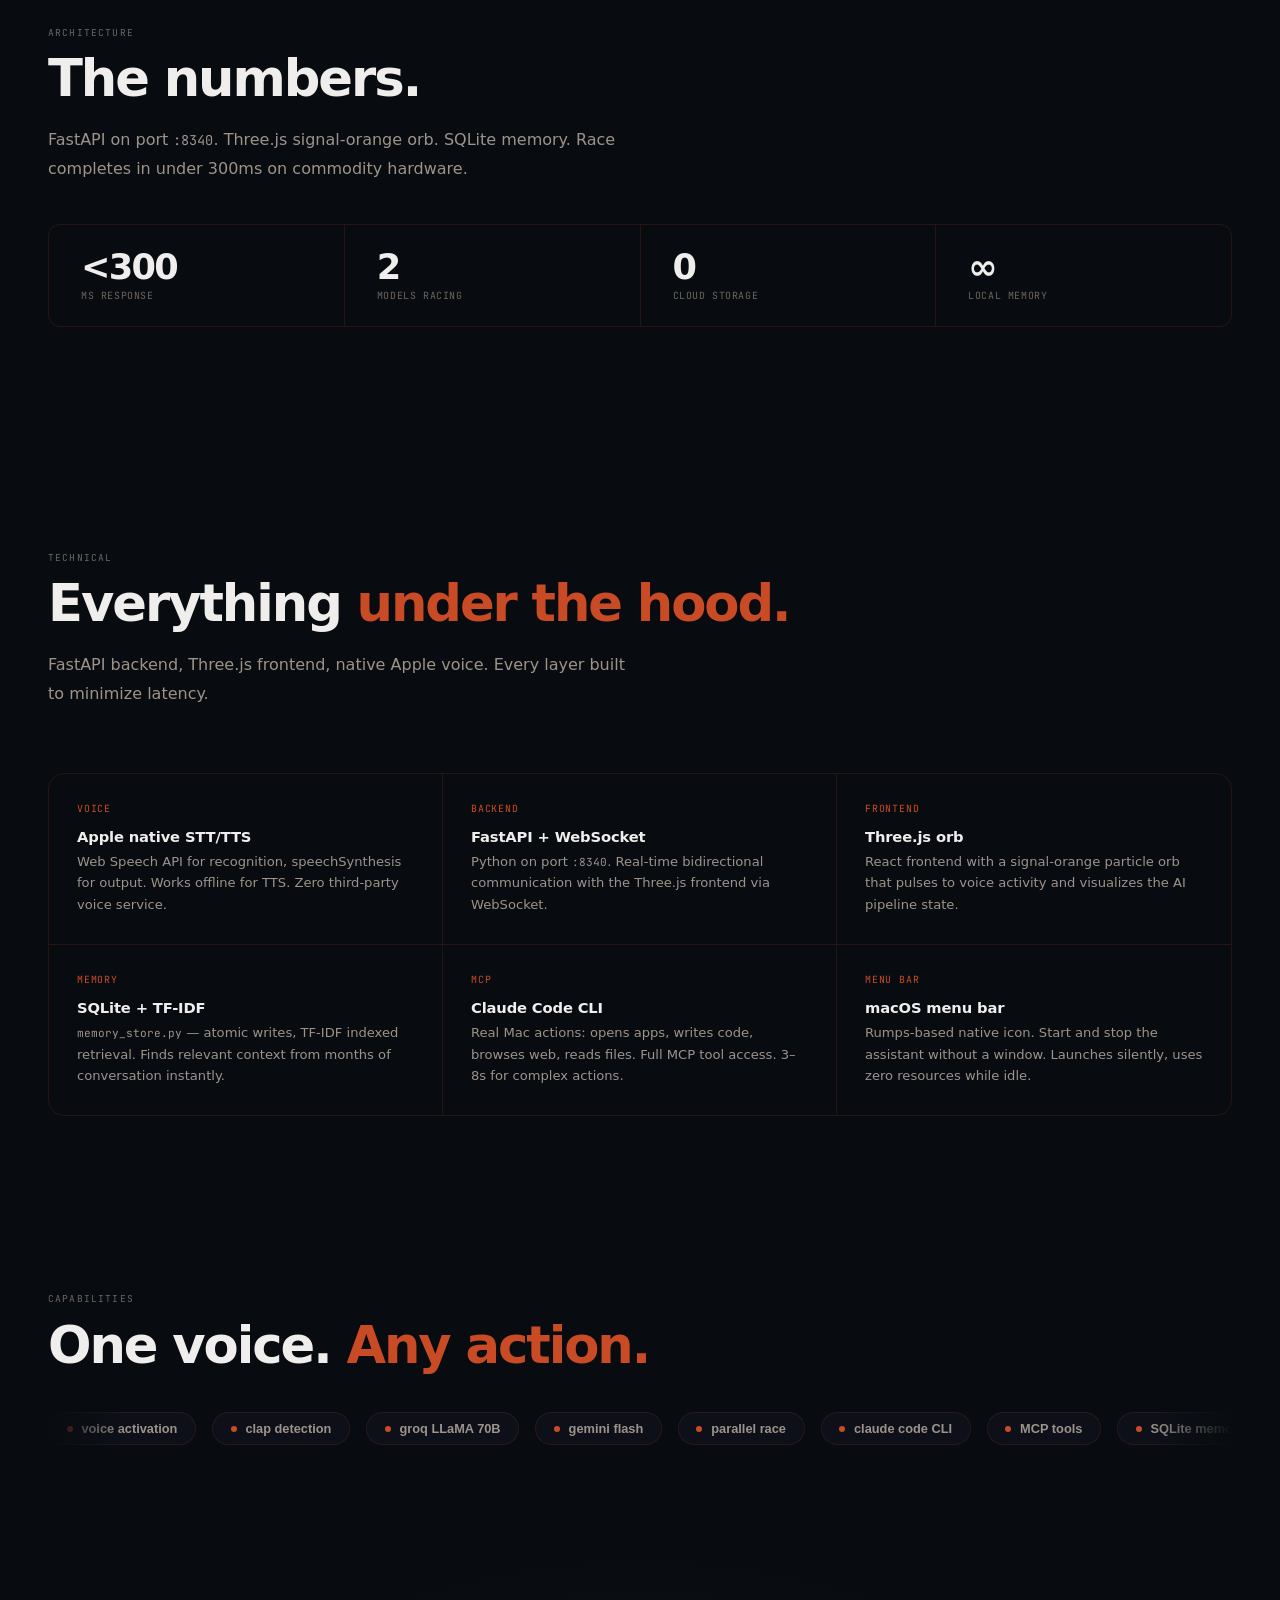
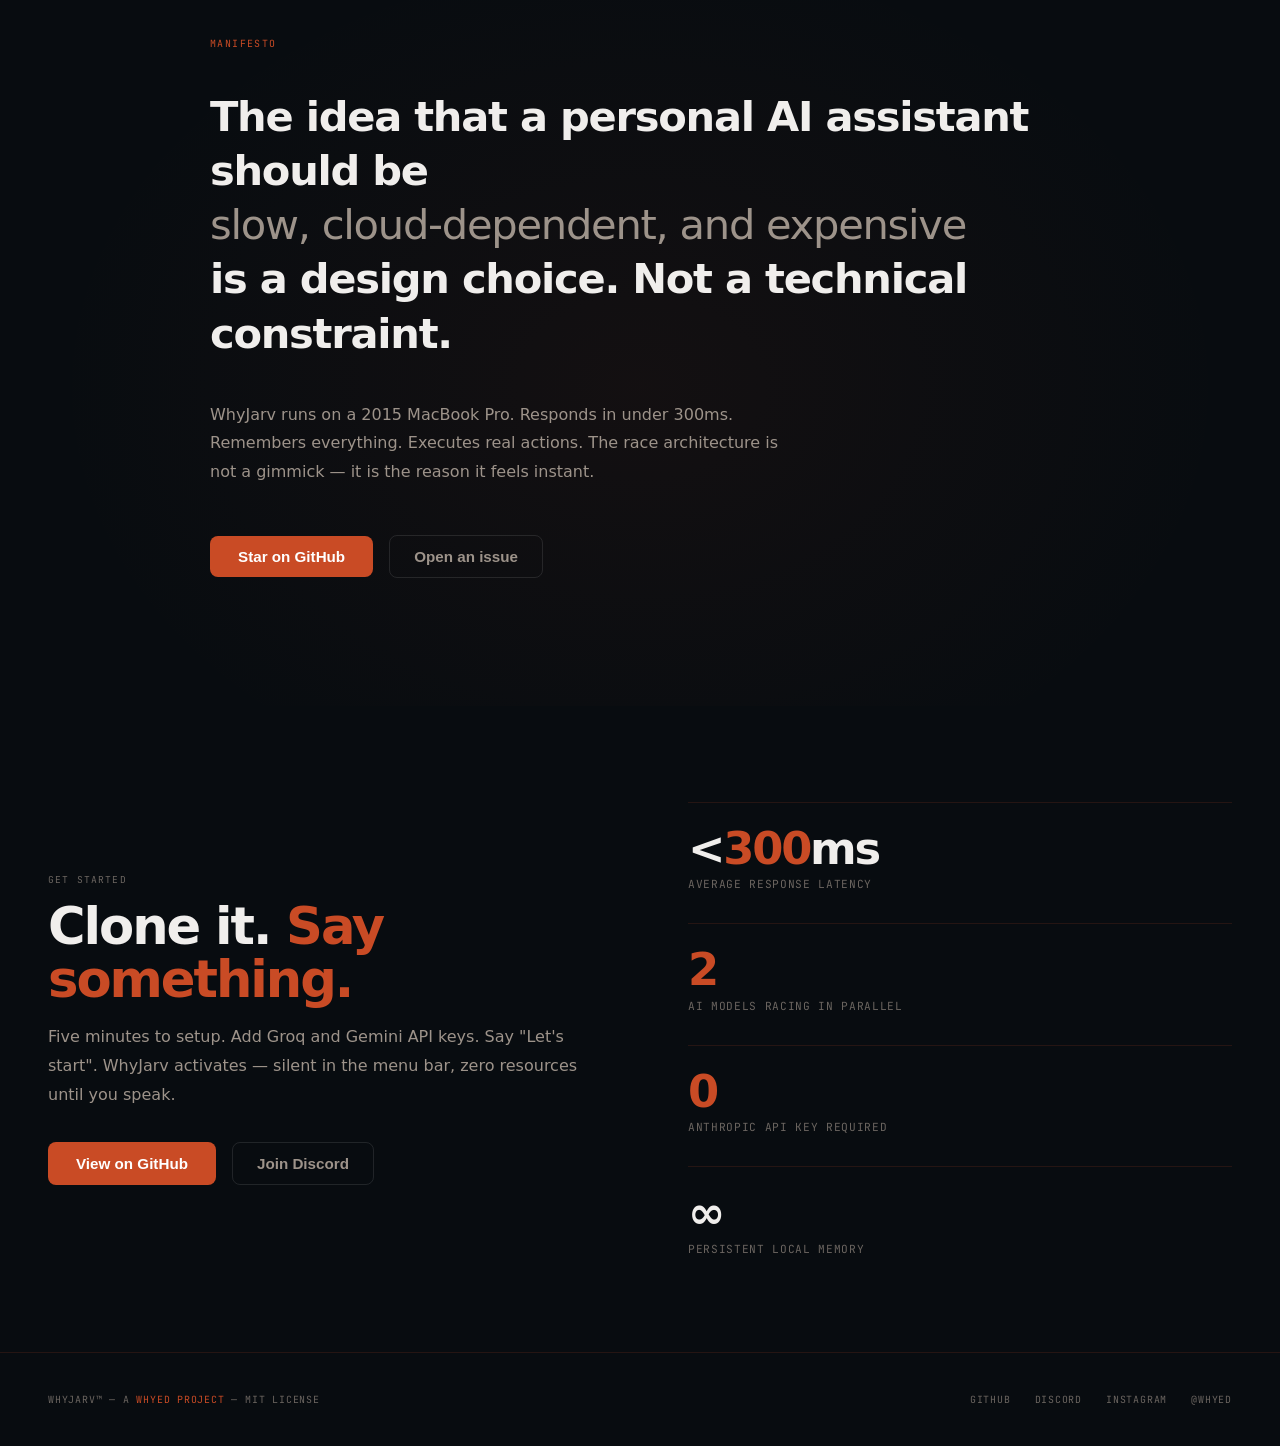
==== commit 30496d2e: "feat: unique hero visual — race UI with live Groq vs Gemini animation" ====
--- a/docs/index.html
+++ b/docs/index.html
@@ -71,20 +71,32 @@
     .btn-ghost { display: inline-flex; align-items: center; gap: .5rem; font-family: 'Satoshi',sans-serif; font-size: .95rem; font-weight: 600; padding: .75rem 1.5rem; border-radius: 8px; background: transparent; color: var(--sub); border: 1px solid rgba(255,255,255,.1); cursor: pointer; text-decoration: none; transition: border-color .2s, color .2s; }
     .btn-ghost:hover { border-color: rgba(255,255,255,.25); color: var(--text); }
     .hero-visual { position: relative; z-index: 2; }
-    .orb-wrap { display: flex; justify-content: center; align-items: center; position: relative; margin-bottom: 2rem; }
-    .orb-glow { position: absolute; width: 240px; height: 240px; background: radial-gradient(circle, rgba(201,75,37,.28) 0%, transparent 70%); animation: breathe 5s ease-in-out infinite; }
-    @keyframes breathe { 0%,100%{transform:scale(1);opacity:.6} 50%{transform:scale(1.2);opacity:1} }
-    .orb-img { height: 110px; position: relative; z-index: 1; filter: drop-shadow(0 0 20px rgba(201,75,37,.5)); }
-    .terminal { background: var(--surface); border: 1px solid var(--border); border-radius: 14px; overflow: hidden; font-family: var(--mono); font-size: .8rem; box-shadow: 0 24px 48px rgba(0,0,0,.5), inset 0 1px 0 rgba(255,255,255,.04); }
-    .terminal-bar { display: flex; align-items: center; gap: .5rem; padding: .7rem 1rem; background: rgba(255,255,255,.025); border-bottom: 1px solid var(--border); }
-    .dot { width: 10px; height: 10px; border-radius: 50%; }
-    .dot-r{background:#ff5f57;} .dot-y{background:#febc2e;} .dot-g{background:#28c840;}
-    .terminal-title { font-family: 'Satoshi',sans-serif; font-size:.72rem; color: var(--dim); margin-left: auto; letter-spacing:.04em; }
-    .terminal-body { padding: 1.25rem 1.5rem; line-height: 1.85; height: 18rem; overflow: hidden; }
-    .t-user { color: var(--orange); } .t-ai { color: #d4c4b8; } .t-dim { color: var(--dim); } .t-sys { color: #7eb8f7; }
-    .t-line { margin-bottom: .1rem; }
-    .cursor { display: inline-block; width: 7px; height: 1em; background: var(--orange); vertical-align: text-bottom; animation: blink 1.1s step-end infinite; margin-left: 1px; }
-    @keyframes blink { 0%,100%{opacity:1} 50%{opacity:0} }
+    /* ── RACE VISUAL ── */
+    .race-card { background: var(--surface); border: 1px solid var(--border); border-radius: 16px; padding: 1.75rem; box-shadow: 0 24px 48px rgba(0,0,0,.5), inset 0 1px 0 rgba(255,255,255,.04); }
+    .race-header { display: flex; align-items: center; justify-content: space-between; margin-bottom: 1rem; }
+    .race-label { font-family: var(--mono); font-size: .6rem; letter-spacing: .12em; text-transform: uppercase; color: var(--dim); }
+    .race-live-dot { width: 7px; height: 7px; border-radius: 50%; background: #28c840; animation: blink-live 1.6s ease-in-out infinite; }
+    .race-prompt { font-family: var(--mono); font-size: .75rem; color: rgba(201,75,37,.8); background: rgba(201,75,37,.07); border: 1px solid rgba(201,75,37,.18); border-radius: 8px; padding: .6rem .85rem; margin-bottom: 1.4rem; line-height: 1.5; }
+    .race-rows { display: flex; flex-direction: column; gap: .85rem; margin-bottom: 1.2rem; }
+    .race-row { display: grid; grid-template-columns: 7rem 1fr 3.5rem; align-items: center; gap: .75rem; }
+    .race-model { display: flex; flex-direction: column; }
+    .race-model-name { font-size: .82rem; font-weight: 700; color: var(--text); }
+    .race-model-sub { font-family: var(--mono); font-size: .58rem; color: var(--dim); margin-top: .1rem; }
+    .race-track { height: 6px; background: rgba(255,255,255,.06); border-radius: 99px; overflow: hidden; }
+    .race-fill { height: 100%; width: 0%; border-radius: 99px; background: var(--orange); transition: width .05s linear; }
+    .race-time { font-family: var(--mono); font-size: .72rem; color: var(--dim); text-align: right; }
+    .race-time.winner { color: var(--orange); font-weight: 700; }
+    .race-result { min-height: 1.6rem; display: flex; align-items: center; gap: .6rem; margin-bottom: 1.1rem; }
+    .race-winner-badge { font-family: var(--mono); font-size: .62rem; letter-spacing: .08em; padding: .2rem .6rem; border-radius: 4px; background: rgba(201,75,37,.15); border: 1px solid rgba(201,75,37,.35); color: var(--orange); text-transform: uppercase; }
+    .race-result-text { font-size: .8rem; color: var(--sub); }
+    .race-divider { border: none; border-top: 1px solid var(--border); margin-bottom: 1.1rem; }
+    .race-claude-row { display: flex; align-items: center; justify-content: space-between; }
+    .race-claude-label { font-family: var(--mono); font-size: .68rem; letter-spacing: .06em; text-transform: uppercase; color: var(--dim); }
+    .race-claude-status { font-family: var(--mono); font-size: .72rem; color: var(--sub); }
+    .race-claude-status.running { color: #7eb8f7; }
+    .race-claude-status.done { color: #28c840; }
+    .waveform-wrap { margin-top: 1.25rem; height: 48px; overflow: hidden; }
+    .waveform-svg { width: 100%; height: 100%; }
 
     section { padding: 7rem 3rem; }
     .section-label { font-family: var(--mono); font-size: .6rem; font-weight: 400; letter-spacing: .12em; text-transform: uppercase; color: var(--dim); margin-bottom: .85rem; }
@@ -242,28 +254,48 @@
     </div>
   </div>
   <div class="hero-visual enter-5">
-    <div class="orb-wrap">
-      <div class="orb-glow"></div>
-      <img class="orb-img" src="logo.png" alt="WJ" />
-    </div>
-    <div class="terminal">
-      <div class="terminal-bar">
-        <span class="dot dot-r"></span><span class="dot dot-y"></span><span class="dot dot-g"></span>
-        <span class="terminal-title">whyjarv — voice pipeline</span>
+    <div class="race-card">
+      <div class="race-header">
+        <span class="race-label">PARALLEL RACE · LIVE</span>
+        <span class="race-live-dot"></span>
       </div>
-      <div class="terminal-body" id="tb">
-        <div class="t-line t-dim">// wake word detected: "Let's start"</div>
-        <div class="t-line t-dim">// STT: Apple Web Speech API</div>
-        <div class="t-line" style="margin-top:.5rem"><span class="t-user">you</span>&nbsp;&nbsp;&nbsp; "Open Xcode and tell me if the build passed"</div>
-        <div class="t-line t-dim">// groq LLaMA-70b → firing...</div>
-        <div class="t-line t-dim">// gemini-flash  → firing...</div>
-        <div class="t-line t-dim">// groq wins in 247ms</div>
-        <div class="t-line" style="margin-top:.5rem"><span class="t-ai">whyjarv</span> "Checking Xcode now..."</div>
-        <div class="t-line t-dim">// routing to Claude Code CLI via MCP</div>
-        <div class="t-line t-dim">// MCP: open Xcode, read build log</div>
-        <div class="t-line" style="margin-top:.5rem"><span class="t-sys">system</span> "Xcode: Build Succeeded — 0 errors, 2 warnings"</div>
-        <div class="t-line" style="margin-top:.5rem"><span class="t-ai">whyjarv</span> "Build passed. Zero errors.<span class="cursor"></span>"</div>
+      <div class="race-prompt">"Open Xcode and show me the build errors"</div>
+      <div class="race-rows">
+        <div class="race-row" id="rr-groq">
+          <div class="race-model">
+            <span class="race-model-name">Groq</span>
+            <span class="race-model-sub">LLaMA 3.3 70B</span>
+          </div>
+          <div class="race-track">
+            <div class="race-fill" id="rf-groq"></div>
+          </div>
+          <div class="race-time" id="rt-groq">—</div>
+        </div>
+        <div class="race-row" id="rr-gemini">
+          <div class="race-model">
+            <span class="race-model-name">Gemini</span>
+            <span class="race-model-sub">Flash 2.0</span>
+          </div>
+          <div class="race-track">
+            <div class="race-fill" id="rf-gemini"></div>
+          </div>
+          <div class="race-time" id="rt-gemini">—</div>
+        </div>
       </div>
+      <div class="race-result" id="race-result">
+        <span class="race-winner-badge" id="race-winner-badge"></span>
+        <span class="race-result-text" id="race-result-text"></span>
+      </div>
+      <div class="race-divider"></div>
+      <div class="race-claude-row">
+        <span class="race-claude-label">Claude MCP</span>
+        <span class="race-claude-status" id="claude-status">waiting…</span>
+      </div>
+    </div>
+    <div class="waveform-wrap">
+      <svg class="waveform-svg" viewBox="0 0 440 48" preserveAspectRatio="none">
+        <polyline id="wave-line" fill="none" stroke="rgba(201,75,37,0.55)" stroke-width="1.5" points=""/>
+      </svg>
     </div>
   </div>
 </section>
@@ -468,25 +500,77 @@
   }, { threshold: 0.1 });
   document.querySelectorAll('.reveal, .prompts-grid, .philosophy-grid, .features-grid, .arch-stats').forEach(el => io.observe(el));
 
-  // Terminal typewriter
-  const scenes = [
-    [['dim','// clap×2 detected'],['dim','// STT: Apple Web Speech API'],['user','"Open Xcode and tell me if the build passed"'],['dim','// groq wins in 247ms'],['ai','Checking Xcode now...'],['dim','// MCP: open Xcode → read build log'],['sys','Xcode: Build Succeeded — 0 errors'],['ai','Build passed. Zero errors.']],
-    [['dim','// wake word: "Let\'s start"'],['user','"What did we talk about yesterday re: WhyPost?"'],['dim','// TF-IDF retrieval over conversation history'],['dim','// match found: session 2026-06-06 14:32'],['ai','Yesterday at 14:32 we discussed the cron job schedule — you wanted posts at 9am.'],['sys','memory: 847 indexed entries']],
-  ];
-  let scene = 0, lineIdx = 0;
-  const tb = document.getElementById('tb');
-  function addLine() {
-    const s = scenes[scene];
-    if (lineIdx >= s.length) { scene = (scene + 1) % scenes.length; lineIdx = 0; setTimeout(() => { tb.innerHTML = ''; addLine(); }, 3500); return; }
-    const [t, txt] = s[lineIdx++];
-    const d = document.createElement('div'); d.className = 't-line';
-    const lbl = t === 'user' ? '<span class="t-user">you</span>&nbsp;&nbsp;&nbsp; ' : t === 'ai' ? '<span class="t-ai">whyjarv</span> ' : t === 'sys' ? '<span class="t-sys">system</span>  ' : '';
-    d.innerHTML = lbl + txt;
-    if (lineIdx === s.length) d.innerHTML += '<span class="cursor"></span>';
-    tb.appendChild(d); tb.scrollTop = tb.scrollHeight;
-    setTimeout(addLine, t === 'dim' ? 260 : 580);
-  }
-  setTimeout(() => { tb.innerHTML = ''; addLine(); }, 2500);
+  /* race animation */
+  (function(){
+    const groqFill = document.getElementById('rf-groq');
+    const gemFill  = document.getElementById('rf-gemini');
+    const groqTime = document.getElementById('rt-groq');
+    const gemTime  = document.getElementById('rt-gemini');
+    const badge    = document.getElementById('race-winner-badge');
+    const resultTxt= document.getElementById('race-result-text');
+    const claudeSt = document.getElementById('claude-status');
+    const waveLine = document.getElementById('wave-line');
+
+    function runRace(){
+      groqFill.style.width = '0%';
+      gemFill.style.width  = '0%';
+      groqTime.textContent = '—'; groqTime.classList.remove('winner');
+      gemTime.textContent  = '—'; gemTime.classList.remove('winner');
+      badge.textContent = ''; resultTxt.textContent = '';
+      claudeSt.textContent = 'waiting…'; claudeSt.className = 'race-claude-status';
+
+      const groqMs  = 220 + Math.floor(Math.random()*80);
+      const gemMs   = 260 + Math.floor(Math.random()*120);
+      const totalMs = Math.max(groqMs, gemMs) + 60;
+      const start   = performance.now();
+
+      let groqDone = false, gemDone = false;
+
+      function tick(){
+        const elapsed = performance.now() - start;
+        const pct = Math.min(elapsed / totalMs, 1);
+
+        groqFill.style.width = Math.min(elapsed / groqMs, 1) * 100 + '%';
+        gemFill.style.width  = Math.min(elapsed / gemMs,  1) * 100 + '%';
+
+        if(elapsed >= groqMs && !groqDone){
+          groqDone = true;
+          groqTime.textContent = groqMs + 'ms';
+          groqTime.classList.add('winner');
+          badge.textContent = 'Groq wins';
+          resultTxt.textContent = groqMs + 'ms · connection cancelled';
+          claudeSt.textContent = 'opening Xcode…';
+          claudeSt.className = 'race-claude-status running';
+        }
+        if(elapsed >= gemMs && !gemDone){
+          gemDone = true;
+          gemTime.textContent = gemMs + 'ms';
+        }
+        if(pct < 1){ requestAnimationFrame(tick); }
+        else {
+          claudeSt.textContent = 'done · build errors read ✓';
+          claudeSt.className = 'race-claude-status done';
+          setTimeout(runRace, 3200);
+        }
+      }
+      requestAnimationFrame(tick);
+    }
+    runRace();
+
+    /* waveform */
+    let wt = 0;
+    function drawWave(){
+      wt += 0.04;
+      const pts = [];
+      for(let i=0;i<=440;i+=4){
+        const y = 24 + Math.sin(i*0.025 + wt)*10 + Math.sin(i*0.05 + wt*1.3)*5;
+        pts.push(i+','+y.toFixed(1));
+      }
+      waveLine.setAttribute('points', pts.join(' '));
+      requestAnimationFrame(drawWave);
+    }
+    drawWave();
+  })();
 </script>
 </body>
 </html>
